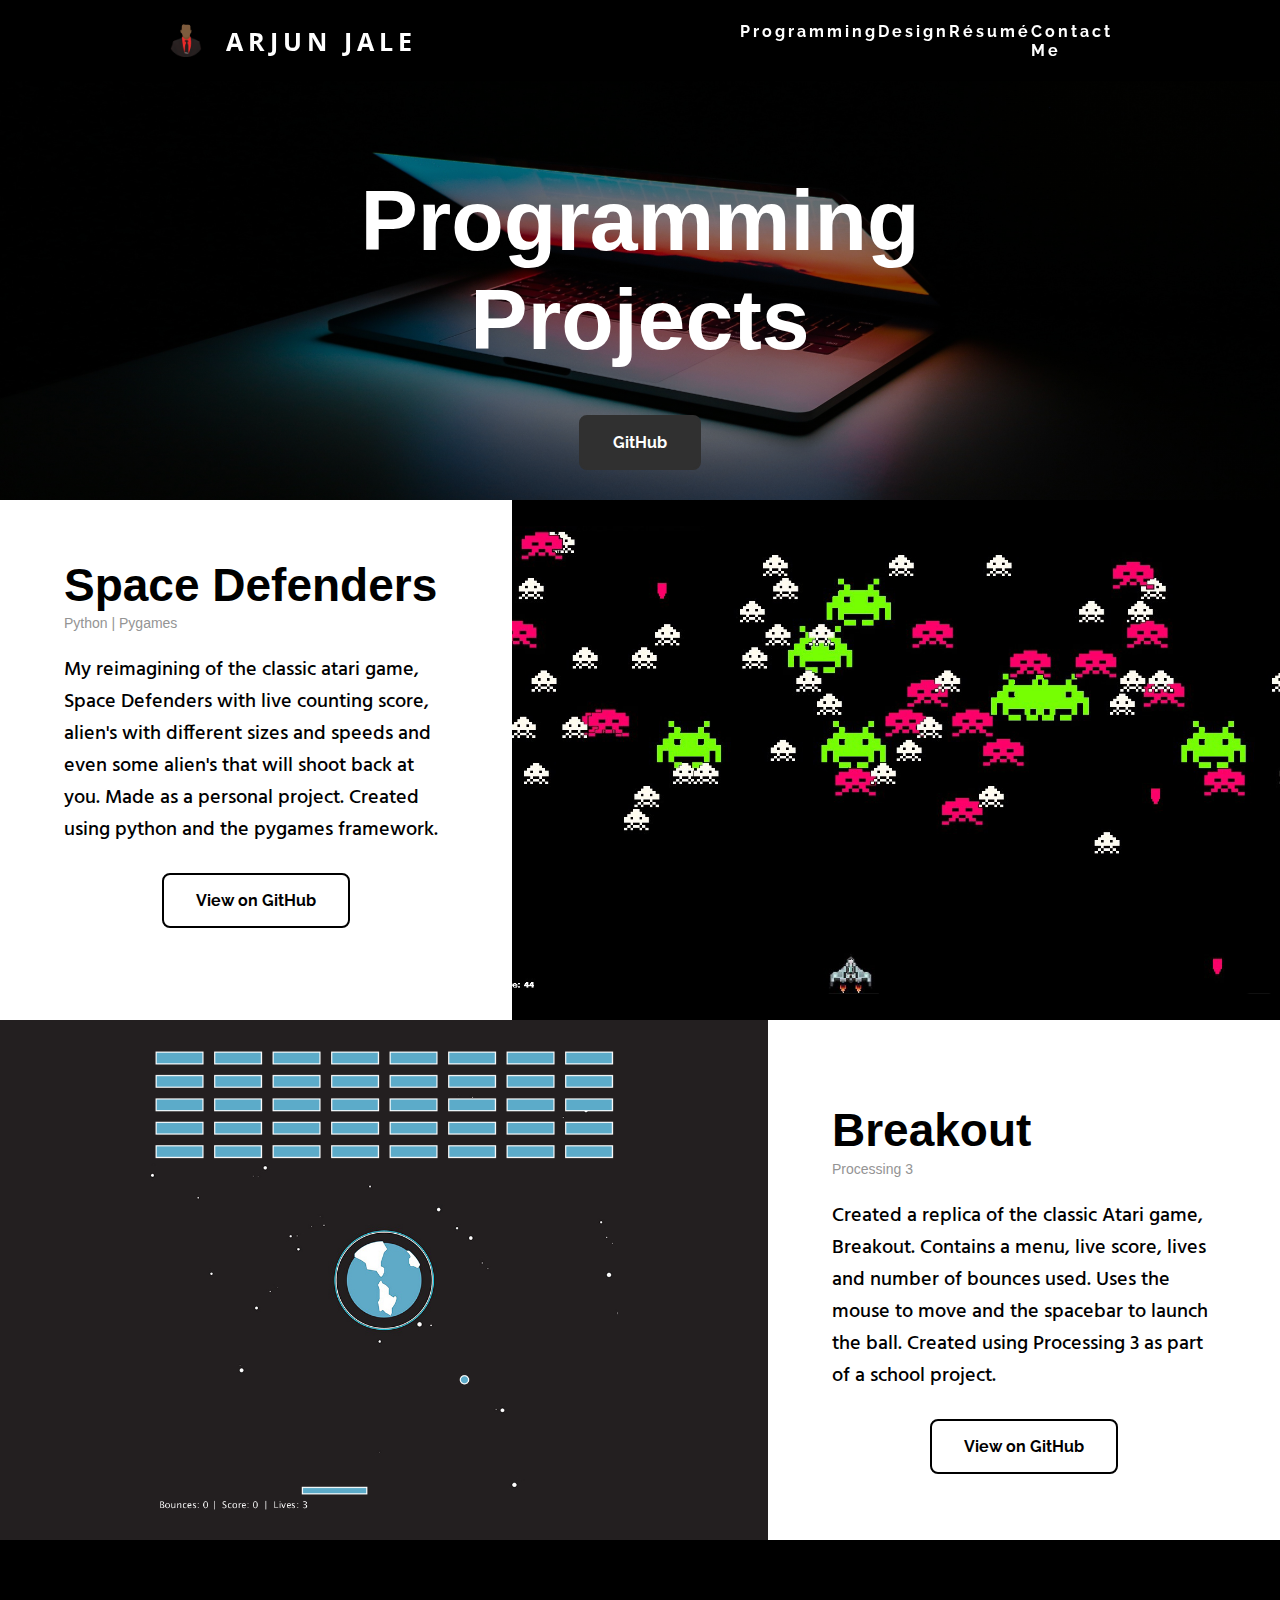
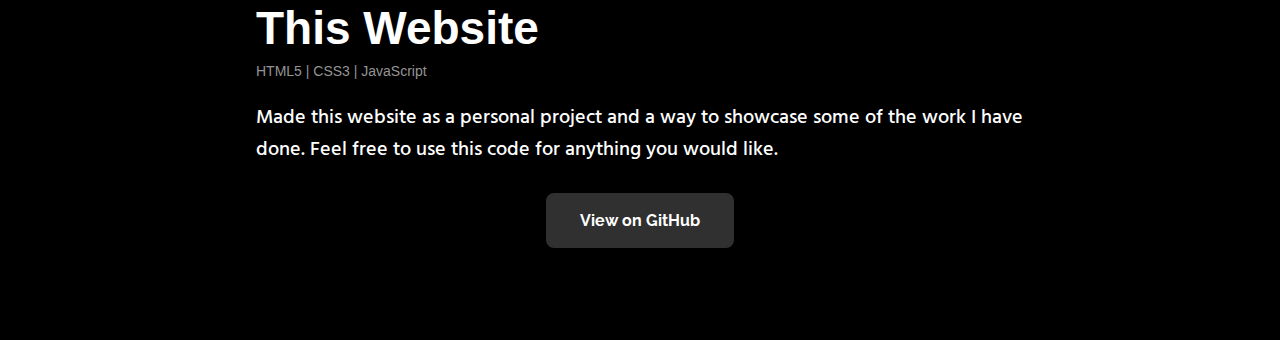
==== programming/index.html @ 89251665 "changes" ====
<!DOCTYPE html>
<html lang="en">

<head>
    <meta charset="UTF-8">
    <meta name="viewport" content="width=device-width, initial-scale=1.0">
    <link rel="icon" href="/profile_pic.png">
    <meta http-equiv="X-UA-Compatible" content="ie=edge">
    <link rel="stylesheet" href="/styles/programming.css">
    <link
        href="https://fonts.googleapis.com/css?family=Hind|Montserrat|Open+Sans:400,800|PT+Sans|Permanent+Marker|Raleway|Roboto|Roboto+Condensed&display=swap"
        rel="stylesheet">
    <title>Arjun Jale</title>
</head>

<body>
    <nav>
        <div class="logo" style="background-color: rgba(0, 0, 0, 0);">
            <p style="float: left; "><img src="/profile_pic.png" alt="Profile Pic" height="40px" width="40px"></p>
            <a href="\" class="mainNav" style="background-color: rgba(0, 0, 0, 0);">
                <h4> Arjun Jale</h4>
            </a>
        </div>
        <ul class="nav-links">
            <li><a href="/programming" class="linkNav">Programming</a></li>
            <li><a href="/design" class="linkNav">Design</a></li>
            <li><a href="#" class="linkNav">Résumé</a></li>
            <li><a href="#" class="linkNav">Contact Me</a></li>
        </ul>
        <div class="burger">
            <div class="line1"></div>
            <div class="line2"></div>
            <div class="line3"></div>
        </div>
    </nav>

    <script src="app.js"></script>

    <section class="topBanner">
        <div class="banner">
            <div class="titletop"
                style="font-family: 'PT+Sans', sans-serif; font-weight:bold; text-align: center; background-color: rgba(0, 0, 0, 0)">
                Programming Projects
            </div>

            <div style="text-align:center; background-color: rgba(0, 0, 0, 0)">
                <a href="#" class="buttonFilled">GitHub</a>
            </div>
        </div>
    </section>
    <div class="wraper">
        <div class="spacedefenders">
            <div class="sp_one">
                <div class="sectiontitle" style="font-size: 46px;">
                    Space Defenders
                </div>
                <div class="sectionsub">
                    Python | Pygames
                </div>
                <div class="sectiontext">
                    My reimagining of the classic atari game, Space Defenders with live counting score, alien's with
                    different sizes and speeds and even some alien's that will shoot back at you. Made as a personal
                    project. Created using python and the pygames framework.
                </div>
                <div style="text-align:center; background-color: rgba(0, 0, 0, 0); padding-top: 6%;">
                    <a href="#" class="buttonFilledWhite">View on GitHub</a>
                </div>
            </div>

            <div class="sp_two">
                <img class="front" src="/programming/spacedefenders.jpg" alt="Profile Pic">
            </div>
        </div>

        <div class="breakout">

            <div class="br_two">
                <img class="front" src="/programming/atarigame.png" alt="Profile Pic">
            </div>

            <div class="br_one">
                <div class="sectiontitle" style="font-size: 46px;">
                    Breakout
                </div>
                <div class="sectionsub">
                    Processing 3
                </div>
                <div class="sectiontext">
                    Created a replica of the classic Atari game, Breakout. Contains a menu, live score, lives and number
                    of bounces used. Uses the mouse to move and the spacebar to launch the ball. Created using
                    Processing 3 as part of a school project.
                </div>
                <div style="text-align:center; background-color: rgba(0, 0, 0, 0); padding-top: 6%;">
                    <a href="#" class="buttonFilledWhite">View on GitHub</a>
                </div>
            </div>
        </div>

        <div class="website" style="background: black;">
            <div class="web_one">
                <div class="sectiontitle" style="font-size: 46px; background: black; color:white; padding-top: 8%;">
                    This Website
                </div>
                <div class="sectionsub" style="background: black; padding-bottom: 3%;">
                    HTML5 | CSS3 | JavaScript
                </div>
                <div class="sectiontext" style="background: black; color:white;">
                    Made this website as a personal project and a way to showcase some of the work I have done. Feel
                    free to use this code for anything you would like.
                </div>
                <div style="text-align:center; background-color: black; padding-top: 3%;">
                    <a href="#" class="buttonFilled">View on GitHub</a>
                </div>
            </div>
        </div>

    </div>

</body>

</html>
---- styles/programming.css ----
:root {
    --background: rgba(0, 0, 0, .85);
    --font_color: rgb(255, 255, 255);
    --secondary: #f55142;
    --primary: #3498db;
}

* {
    margin: 0px;
    padding: 0px;
    box-sizing: border-box;
    color: var(--font_color);
}

nav {
    display: flex;
    justify-content: space-around;
    align-items: center;
    min-height: 9vh;
    background-color: var(--background);
    font-family: 'Open Sans', sans-serif;
    position: fixed;
    z-index: 999;
    width: 100%;
}

.titletop {
    font-size: 86px;
}

.logo {
    align-items: center;
    display: flex;
    justify-content: space-around;
    color: var(--font_color);
    text-transform: uppercase;
    letter-spacing: 5px;
    font-size: 25px;
    width: 270px;
}

.nav-links {
    display: flex;
    justify-content: space-around;
    width: 30%;
    font-family: 'Raleway', sans-serif;
    font-weight: bold;
}

.nav-links li {
    list-style: none;
}

.nav-links a {
    color: var(--font_color);
    text-decoration: none;
    letter-spacing: 3px;
    font-weight: regular;
    font-size: 16px;
}

.burger {
    display: none;
    cursor: pointer;
}

.burger div {
    width: 25px;
    height: 3px;
    background-color: var(--font_color);
    margin: 5px;
    transition: all 0.3s ease;
}

@media screen and (max-width: 1224px) {
    .nav-links {
        display: flex;
        justify-content: space-around;
        width: 50%;
    }
}

@media screen and (max-width: 768px) {
    body {
        overflow-x: hidden;
    }

    .nav-links {
        position: absolute;
        right: 0px;
        height: 92vh;
        top: 9vh;
        background: rgba(0, 0, 0, 1);
        display: flex;
        flex-direction: column;
        align-items: center;
        width: 100%;
        transform: translateX(100%);
        transition: transform 0.5s ease-in;
    }

    .nav-links li {
        opacity: 0;
    }

    .burger {
        display: block;
    }

    .titletop {
        font-size: 56px;
    }

    .sectiontitle {
        font-size: 25px;
    }

}

.nav-active {
    transform: translateX(0%);
}

@keyframes navLinkFade {
    from {
        opacity: 0;
        transform: translateX(50px);
    }

    to {
        opacity: 1;
        transform: translateX(0px);
    }
}


.toggle .line1 {
    transform: rotate(-45deg) translate(-5px, 6px);
}

.toggle .line2 {
    opacity: 0;
}

.toggle .line3 {
    transform: rotate(45deg) translate(-5px, -6px);
}

.mainNav {
    background: rgba(0, 0, 0, 0.0);
}

a.mainNav:link,
a.mainNav:visited {
    /* Applies to unvisited links of class mainNav */
    text-decoration: none;
    font-weight: bold;
    color: var(--font_color);
}

a.mainNav:hover {
    text-decoration: none;
    font-weight: bold;
    color: #f55142;
}

a.mainNav:active {
    text-decoration: none;
    font-weight: bold;
    color: #f55142;
}

a.linkNav:hover {
    text-decoration: none;
    font-weight: bold;
    color: var(--primary);
}

a.linkNav:active {
    text-decoration: none;
    font-weight: bold;
    color: #f55142;
}

.content {
    background-color: var(--background);
    font-family: 'Hind', sans-serif;
    font-size: 18px;
    margin-left: 12%;
    margin-right: 12%;
    text-align: justify;
}

.front {
    display: block;
    margin-left: auto;
    margin-right: auto;
    max-width:
        100%;
    max-height: 100%;
}

.topBanner {
    padding-top: 12vh;
    width: 100%;
    height: 500px;
    margin: auto;
    padding-top: 9vh;
    background: linear-gradient(rgba(0, 0, 0, 0.4), rgba(0, 0, 0, 0.4)), url('/programming/home.jpg');
    background-position: center;
    background-size: cover;
}

.banner {
    width: 100%;
    background: rgba(0, 0, 0, 0.0);
    color: white;
    padding-top: 90px;
    padding-left: 15%;
    padding-right: 15%;
    font-size: 86px;
}

.buttonFilled {
    background-color: rgb(48, 48, 48);
    /* clear */
    font-family: 'Raleway', sans-serif;
    font-weight: bold;
    border: 2px solid rgb(48, 48, 48);
    border-radius: 8px;
    color: var(--font_color);
    padding: 16px 32px;
    text-align: center;
    text-decoration: none;
    display: inline-block;
    font-size: 16px;
    margin: 4px 2px;
    -webkit-transition-duration: 0.4s;
    /* Safari */
    transition-duration: 0.4s;
    cursor: pointer;
}

.buttonFilled:hover {
    background-color: rgb(48, 48, 48);
    color: var(--font_color);
    border: 2px solid var(--font_color);
    box-shadow: 0 12px 16px 0 rgba(255, 255, 255, 0.24), 0 17px 50px 0 rgba(255, 255, 255, 0.19);
}

.spacedefenders {
    width: 100%;
    height: 520px;
    margin: auto;
    padding-top: 0;
    background: white
}

.sp_one {
    width: 40%;
    height: 520px;
    background: white;
    float: left;
    padding-left: 5%;
    padding-right: 5%;
    padding-bottom: 5%;
}

.sp_two {
    height: 520px;
    margin-left: 40%;
    background: black;
    padding-top: 2%;
    padding-right: 0%;
    padding-bottom: 2%;
}

.sp_two img {
    object-fit: cover;
    max-width: 100%;
    height: 100%;
    position: center;
}

.about {
    width: 80%;
    height: 200px;
    margin: auto;
    padding-top: 9vh;
}

.sectiontitle {
    font-family: 'Roboto+Condensed', sans-serif;
    font-weight: 700;
    text-align: left;
    padding-bottom: 1%;
    padding-top: 15%;
    background-color: white;
    color: black;
}

.sectionsub {
    font-family: 'PT+Sans', sans-serif;
    font-size: 14px;
    text-align: left;
    color: rgb(148, 148, 148);
    padding-bottom: 6%;
    background-color: white;
}

.sectiontext {
    font-family: 'Hind', sans-serif;
    font-size: 20px;
    font-weight: 500;
    text-align: left;
    background-color: white;
    color: black;
}

.buttonFilledWhite {
    background-color: rgba(0, 0, 0, 0.0);
    /* clear */
    font-family: 'Raleway', sans-serif;
    font-weight: bold;
    border: 2px solid black;
    border-radius: 8px;
    color: black;
    padding: 16px 32px;
    text-align: center;
    text-decoration: none;
    display: inline-block;
    font-size: 16px;
    margin: 4px 2px;
    -webkit-transition-duration: 0.4s;
    /* Safari */
    transition-duration: 0.4s;
    cursor: pointer;
}

.buttonFilledWhite:hover {
    background-color: black;
    color: white;
    border: 2px solid black;
    box-shadow: 0 12px 16px 0 rgba(0, 0, 0, 0.24), 0 17px 50px 0 rgba(0, 0, 0, 0.19);
}

.br_one {
    margin-left: 60%;
    height: 520px;
    background: white;
    padding-top: 2%;
    padding-bottom: 4%;
    padding-left: 5%;
    padding-right: 5%;
}

.br_two {
    width: 60%;
    height: 520px;
    float: left;
    padding-left: 5%;
    padding-right: 5%;
    padding-bottom: 2%;
    padding-top: 2%;
    background: #231f20;

}

.breakout {
    width: 100%;
    height: 520px;
    margin: auto;
    padding-top: 0;
    background: black
}

.website {
    width: 100%;
    height: 400px;
    margin: auto;
    padding-top: 0;
    background: black
}

.web_one {
    margin-left: 20%;
    margin-right: 20%;
    height: 400px;
    background: black;
    padding-bottom: 8%;
}


.wrapper {
    float: left;
    width: 200px;
}
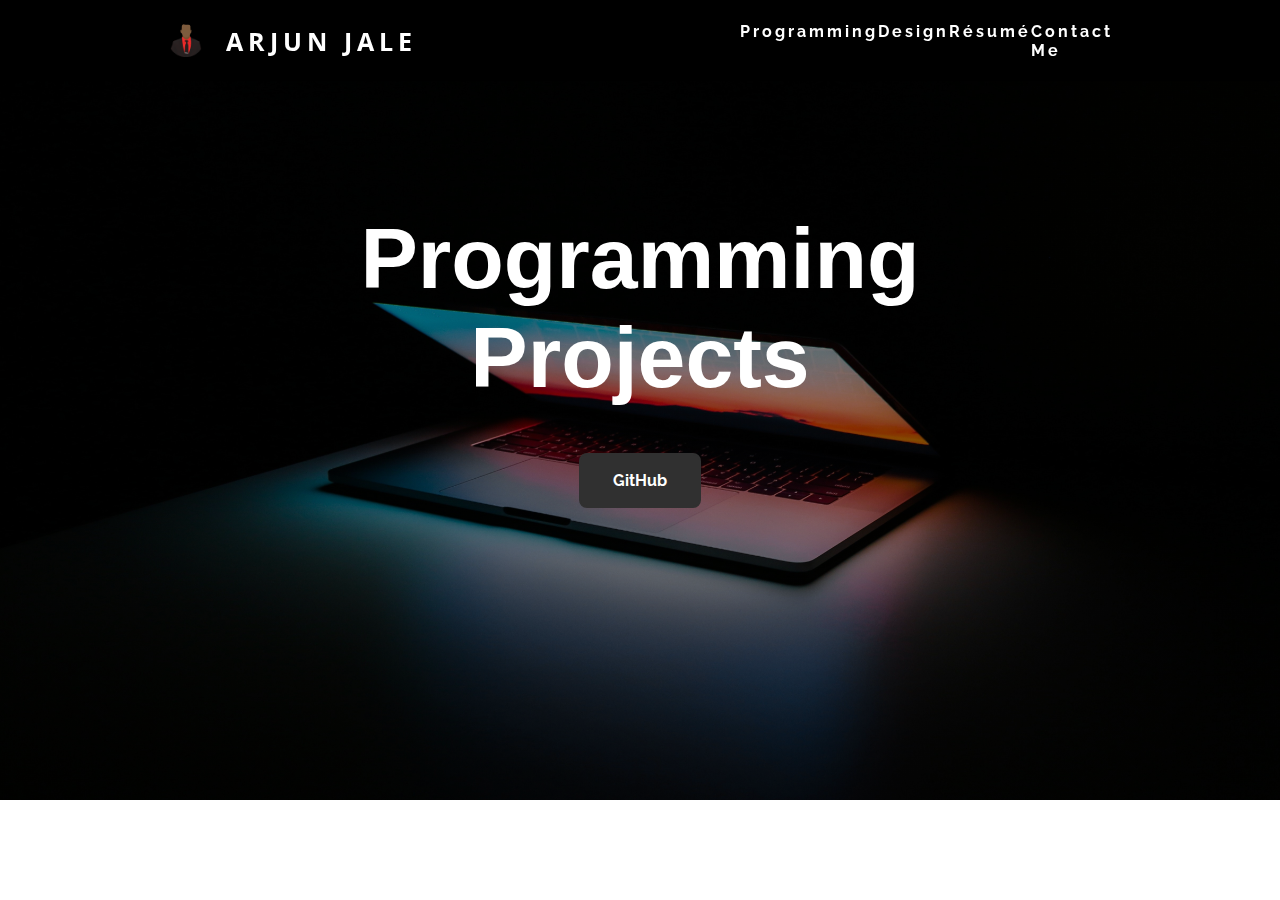
==== commit 621cd31e: "changes" ====
--- a/programming/index.html
+++ b/programming/index.html
@@ -1,121 +1,61 @@
 <!DOCTYPE html>
 <html lang="en">
+  <head>
+    <meta charset="UTF-8" />
+    <meta name="viewport" content="width=device-width, initial-scale=1.0" />
+    <link rel="icon" href="/profile_pic.png" />
+    <meta http-equiv="X-UA-Compatible" content="ie=edge" />
+    <link rel="stylesheet" href="/styles/programming.css" />
+    <link
+      href="https://fonts.googleapis.com/css?family=Hind|Montserrat|Open+Sans:400,800|PT+Sans|Permanent+Marker|Raleway|Roboto|Roboto+Condensed&display=swap"
+      rel="stylesheet"
+    />
+    <title>Arjun Jale</title>
+  </head>
 
-<head>
-    <meta charset="UTF-8">
-    <meta name="viewport" content="width=device-width, initial-scale=1.0">
-    <link rel="icon" href="/profile_pic.png">
-    <meta http-equiv="X-UA-Compatible" content="ie=edge">
-    <link rel="stylesheet" href="/styles/programming.css">
-    <link
-        href="https://fonts.googleapis.com/css?family=Hind|Montserrat|Open+Sans:400,800|PT+Sans|Permanent+Marker|Raleway|Roboto|Roboto+Condensed&display=swap"
-        rel="stylesheet">
-    <title>Arjun Jale</title>
-</head>
-
-<body>
+  <body>
     <nav>
-        <div class="logo" style="background-color: rgba(0, 0, 0, 0);">
-            <p style="float: left; "><img src="/profile_pic.png" alt="Profile Pic" height="40px" width="40px"></p>
-            <a href="\" class="mainNav" style="background-color: rgba(0, 0, 0, 0);">
-                <h4> Arjun Jale</h4>
-            </a>
-        </div>
-        <ul class="nav-links">
-            <li><a href="/programming" class="linkNav">Programming</a></li>
-            <li><a href="/design" class="linkNav">Design</a></li>
-            <li><a href="#" class="linkNav">Résumé</a></li>
-            <li><a href="#" class="linkNav">Contact Me</a></li>
-        </ul>
-        <div class="burger">
-            <div class="line1"></div>
-            <div class="line2"></div>
-            <div class="line3"></div>
-        </div>
+      <div class="logo" style="background-color: rgba(0, 0, 0, 0);">
+        <p style="float: left; ">
+          <img
+            src="/profile_pic.png"
+            alt="Profile Pic"
+            height="40px"
+            width="40px"
+          />
+        </p>
+        <a href="\" class="mainNav" style="background-color: rgba(0, 0, 0, 0);">
+          <h4>Arjun Jale</h4>
+        </a>
+      </div>
+      <ul class="nav-links">
+        <li><a href="/programming" class="linkNav">Programming</a></li>
+        <li><a href="/design" class="linkNav">Design</a></li>
+        <li><a href="#" class="linkNav">Résumé</a></li>
+        <li><a href="#" class="linkNav">Contact Me</a></li>
+      </ul>
+      <div class="burger">
+        <div class="line1"></div>
+        <div class="line2"></div>
+        <div class="line3"></div>
+      </div>
     </nav>
 
     <script src="app.js"></script>
 
     <section class="topBanner">
-        <div class="banner">
-            <div class="titletop"
-                style="font-family: 'PT+Sans', sans-serif; font-weight:bold; text-align: center; background-color: rgba(0, 0, 0, 0)">
-                Programming Projects
-            </div>
-
-            <div style="text-align:center; background-color: rgba(0, 0, 0, 0)">
-                <a href="#" class="buttonFilled">GitHub</a>
-            </div>
-        </div>
-    </section>
-    <div class="wraper">
-        <div class="spacedefenders">
-            <div class="sp_one">
-                <div class="sectiontitle" style="font-size: 46px;">
-                    Space Defenders
-                </div>
-                <div class="sectionsub">
-                    Python | Pygames
-                </div>
-                <div class="sectiontext">
-                    My reimagining of the classic atari game, Space Defenders with live counting score, alien's with
-                    different sizes and speeds and even some alien's that will shoot back at you. Made as a personal
-                    project. Created using python and the pygames framework.
-                </div>
-                <div style="text-align:center; background-color: rgba(0, 0, 0, 0); padding-top: 6%;">
-                    <a href="#" class="buttonFilledWhite">View on GitHub</a>
-                </div>
-            </div>
-
-            <div class="sp_two">
-                <img class="front" src="/programming/spacedefenders.jpg" alt="Profile Pic">
-            </div>
+      <div class="banner">
+        <div
+          class="titletop"
+          style="font-family: 'PT+Sans', sans-serif; font-weight:bold; text-align: center; background-color: rgba(0, 0, 0, 0)"
+        >
+          Programming Projects
         </div>
 
-        <div class="breakout">
-
-            <div class="br_two">
-                <img class="front" src="/programming/atarigame.png" alt="Profile Pic">
-            </div>
-
-            <div class="br_one">
-                <div class="sectiontitle" style="font-size: 46px;">
-                    Breakout
-                </div>
-                <div class="sectionsub">
-                    Processing 3
-                </div>
-                <div class="sectiontext">
-                    Created a replica of the classic Atari game, Breakout. Contains a menu, live score, lives and number
-                    of bounces used. Uses the mouse to move and the spacebar to launch the ball. Created using
-                    Processing 3 as part of a school project.
-                </div>
-                <div style="text-align:center; background-color: rgba(0, 0, 0, 0); padding-top: 6%;">
-                    <a href="#" class="buttonFilledWhite">View on GitHub</a>
-                </div>
-            </div>
+        <div style="text-align:center; background-color: rgba(0, 0, 0, 0)">
+          <a href="#" class="buttonFilled">GitHub</a>
         </div>
-
-        <div class="website" style="background: black;">
-            <div class="web_one">
-                <div class="sectiontitle" style="font-size: 46px; background: black; color:white; padding-top: 8%;">
-                    This Website
-                </div>
-                <div class="sectionsub" style="background: black; padding-bottom: 3%;">
-                    HTML5 | CSS3 | JavaScript
-                </div>
-                <div class="sectiontext" style="background: black; color:white;">
-                    Made this website as a personal project and a way to showcase some of the work I have done. Feel
-                    free to use this code for anything you would like.
-                </div>
-                <div style="text-align:center; background-color: black; padding-top: 3%;">
-                    <a href="#" class="buttonFilled">View on GitHub</a>
-                </div>
-            </div>
-        </div>
-
-    </div>
-
-</body>
-
-</html>+      </div>
+    </section>
+  </body>
+</html>
--- a/styles/programming.css
+++ b/styles/programming.css
@@ -1,397 +1,276 @@
 :root {
-    --background: rgba(0, 0, 0, .85);
-    --font_color: rgb(255, 255, 255);
-    --secondary: #f55142;
-    --primary: #3498db;
+  --background: rgba(0, 0, 0, 0.85);
+  --font_color: rgb(255, 255, 255);
+  --secondary: #f55142;
+  --primary: #3498db;
 }
 
 * {
-    margin: 0px;
-    padding: 0px;
-    box-sizing: border-box;
-    color: var(--font_color);
+  margin: 0px;
+  padding: 0px;
+  box-sizing: border-box;
+  color: var(--font_color);
 }
 
 nav {
+  display: flex;
+  justify-content: space-around;
+  align-items: center;
+  min-height: 9vh;
+  background-color: var(--background);
+  font-family: "Open Sans", sans-serif;
+  position: fixed;
+  z-index: 999;
+  width: 100%;
+}
+
+.titletop {
+  font-size: 86px;
+}
+
+.logo {
+  align-items: center;
+  display: flex;
+  justify-content: space-around;
+  color: var(--font_color);
+  text-transform: uppercase;
+  letter-spacing: 5px;
+  font-size: 25px;
+  width: 270px;
+}
+
+.nav-links {
+  display: flex;
+  justify-content: space-around;
+  width: 30%;
+  font-family: "Raleway", sans-serif;
+  font-weight: bold;
+}
+
+.nav-links li {
+  list-style: none;
+}
+
+.nav-links a {
+  color: var(--font_color);
+  text-decoration: none;
+  letter-spacing: 3px;
+  font-weight: regular;
+  font-size: 16px;
+}
+
+.burger {
+  display: none;
+  cursor: pointer;
+}
+
+.burger div {
+  width: 25px;
+  height: 3px;
+  background-color: var(--font_color);
+  margin: 5px;
+  transition: all 0.3s ease;
+}
+
+@media screen and (max-width: 1224px) {
+  .nav-links {
     display: flex;
     justify-content: space-around;
+    width: 50%;
+  }
+}
+
+@media screen and (max-width: 768px) {
+  body {
+    overflow-x: hidden;
+  }
+
+  .nav-links {
+    position: absolute;
+    right: 0px;
+    height: 92vh;
+    top: 9vh;
+    background: rgba(0, 0, 0, 1);
+    display: flex;
+    flex-direction: column;
     align-items: center;
-    min-height: 9vh;
-    background-color: var(--background);
-    font-family: 'Open Sans', sans-serif;
-    position: fixed;
-    z-index: 999;
     width: 100%;
-}
-
-.titletop {
-    font-size: 86px;
-}
-
-.logo {
-    align-items: center;
-    display: flex;
-    justify-content: space-around;
-    color: var(--font_color);
-    text-transform: uppercase;
-    letter-spacing: 5px;
+    transform: translateX(100%);
+    transition: transform 0.5s ease-in;
+  }
+
+  .nav-links li {
+    opacity: 0;
+  }
+
+  .burger {
+    display: block;
+  }
+
+  .titletop {
+    font-size: 56px;
+  }
+
+  .sectiontitle {
     font-size: 25px;
-    width: 270px;
-}
-
-.nav-links {
-    display: flex;
-    justify-content: space-around;
-    width: 30%;
-    font-family: 'Raleway', sans-serif;
-    font-weight: bold;
-}
-
-.nav-links li {
-    list-style: none;
-}
-
-.nav-links a {
-    color: var(--font_color);
-    text-decoration: none;
-    letter-spacing: 3px;
-    font-weight: regular;
-    font-size: 16px;
-}
-
-.burger {
-    display: none;
-    cursor: pointer;
-}
-
-.burger div {
-    width: 25px;
-    height: 3px;
-    background-color: var(--font_color);
-    margin: 5px;
-    transition: all 0.3s ease;
-}
-
-@media screen and (max-width: 1224px) {
-    .nav-links {
-        display: flex;
-        justify-content: space-around;
-        width: 50%;
-    }
-}
-
-@media screen and (max-width: 768px) {
-    body {
-        overflow-x: hidden;
-    }
-
-    .nav-links {
-        position: absolute;
-        right: 0px;
-        height: 92vh;
-        top: 9vh;
-        background: rgba(0, 0, 0, 1);
-        display: flex;
-        flex-direction: column;
-        align-items: center;
-        width: 100%;
-        transform: translateX(100%);
-        transition: transform 0.5s ease-in;
-    }
-
-    .nav-links li {
-        opacity: 0;
-    }
-
-    .burger {
-        display: block;
-    }
-
-    .titletop {
-        font-size: 56px;
-    }
-
-    .sectiontitle {
-        font-size: 25px;
-    }
-
+  }
 }
 
 .nav-active {
-    transform: translateX(0%);
+  transform: translateX(0%);
 }
 
 @keyframes navLinkFade {
-    from {
-        opacity: 0;
-        transform: translateX(50px);
-    }
-
-    to {
-        opacity: 1;
-        transform: translateX(0px);
-    }
-}
-
+  from {
+    opacity: 0;
+    transform: translateX(50px);
+  }
+
+  to {
+    opacity: 1;
+    transform: translateX(0px);
+  }
+}
 
 .toggle .line1 {
-    transform: rotate(-45deg) translate(-5px, 6px);
+  transform: rotate(-45deg) translate(-5px, 6px);
 }
 
 .toggle .line2 {
-    opacity: 0;
+  opacity: 0;
 }
 
 .toggle .line3 {
-    transform: rotate(45deg) translate(-5px, -6px);
+  transform: rotate(45deg) translate(-5px, -6px);
 }
 
 .mainNav {
-    background: rgba(0, 0, 0, 0.0);
+  background: rgba(0, 0, 0, 0);
 }
 
 a.mainNav:link,
 a.mainNav:visited {
-    /* Applies to unvisited links of class mainNav */
-    text-decoration: none;
-    font-weight: bold;
-    color: var(--font_color);
+  /* Applies to unvisited links of class mainNav */
+  text-decoration: none;
+  font-weight: bold;
+  color: var(--font_color);
 }
 
 a.mainNav:hover {
-    text-decoration: none;
-    font-weight: bold;
-    color: #f55142;
+  text-decoration: none;
+  font-weight: bold;
+  color: #f55142;
 }
 
 a.mainNav:active {
-    text-decoration: none;
-    font-weight: bold;
-    color: #f55142;
+  text-decoration: none;
+  font-weight: bold;
+  color: #f55142;
 }
 
 a.linkNav:hover {
-    text-decoration: none;
-    font-weight: bold;
-    color: var(--primary);
+  text-decoration: none;
+  font-weight: bold;
+  color: var(--primary);
 }
 
 a.linkNav:active {
-    text-decoration: none;
-    font-weight: bold;
-    color: #f55142;
+  text-decoration: none;
+  font-weight: bold;
+  color: #f55142;
 }
 
 .content {
-    background-color: var(--background);
-    font-family: 'Hind', sans-serif;
-    font-size: 18px;
-    margin-left: 12%;
-    margin-right: 12%;
-    text-align: justify;
+  background-color: var(--background);
+  font-family: "Hind", sans-serif;
+  font-size: 18px;
+  margin-left: 12%;
+  margin-right: 12%;
+  text-align: justify;
 }
 
 .front {
-    display: block;
-    margin-left: auto;
-    margin-right: auto;
-    max-width:
-        100%;
-    max-height: 100%;
+  display: block;
+  margin-left: auto;
+  margin-right: auto;
+  max-width: 100%;
+  max-height: 100%;
 }
 
 .topBanner {
-    padding-top: 12vh;
-    width: 100%;
-    height: 500px;
-    margin: auto;
-    padding-top: 9vh;
-    background: linear-gradient(rgba(0, 0, 0, 0.4), rgba(0, 0, 0, 0.4)), url('/programming/home.jpg');
-    background-position: center;
-    background-size: cover;
+  padding-top: 12vh;
+  width: 100%;
+  height: 800px;
+  margin: auto;
+  padding-top: 9vh;
+  background: linear-gradient(rgba(0, 0, 0, 0.4), rgba(0, 0, 0, 0.4)),
+    url("/programming/home.jpg");
+  background-position: center;
+  background-size: cover;
 }
 
 .banner {
-    width: 100%;
-    background: rgba(0, 0, 0, 0.0);
-    color: white;
-    padding-top: 90px;
-    padding-left: 15%;
-    padding-right: 15%;
-    font-size: 86px;
+  width: 100%;
+  background: rgba(0, 0, 0, 0);
+  color: white;
+  padding-top: 10%;
+  padding-left: 15%;
+  padding-right: 15%;
+  font-size: 86px;
 }
 
 .buttonFilled {
-    background-color: rgb(48, 48, 48);
-    /* clear */
-    font-family: 'Raleway', sans-serif;
-    font-weight: bold;
-    border: 2px solid rgb(48, 48, 48);
-    border-radius: 8px;
-    color: var(--font_color);
-    padding: 16px 32px;
-    text-align: center;
-    text-decoration: none;
-    display: inline-block;
-    font-size: 16px;
-    margin: 4px 2px;
-    -webkit-transition-duration: 0.4s;
-    /* Safari */
-    transition-duration: 0.4s;
-    cursor: pointer;
+  background-color: rgb(48, 48, 48);
+  /* clear */
+  font-family: "Raleway", sans-serif;
+  font-weight: bold;
+  border: 2px solid rgb(48, 48, 48);
+  border-radius: 8px;
+  color: var(--font_color);
+  padding: 16px 32px;
+  text-align: center;
+  text-decoration: none;
+  display: inline-block;
+  font-size: 16px;
+  margin: 4px 2px;
+  -webkit-transition-duration: 0.4s;
+  /* Safari */
+  transition-duration: 0.4s;
+  cursor: pointer;
 }
 
 .buttonFilled:hover {
-    background-color: rgb(48, 48, 48);
-    color: var(--font_color);
-    border: 2px solid var(--font_color);
-    box-shadow: 0 12px 16px 0 rgba(255, 255, 255, 0.24), 0 17px 50px 0 rgba(255, 255, 255, 0.19);
-}
-
-.spacedefenders {
-    width: 100%;
-    height: 520px;
-    margin: auto;
-    padding-top: 0;
-    background: white
-}
-
-.sp_one {
-    width: 40%;
-    height: 520px;
-    background: white;
-    float: left;
-    padding-left: 5%;
-    padding-right: 5%;
-    padding-bottom: 5%;
-}
-
-.sp_two {
-    height: 520px;
-    margin-left: 40%;
-    background: black;
-    padding-top: 2%;
-    padding-right: 0%;
-    padding-bottom: 2%;
-}
-
-.sp_two img {
-    object-fit: cover;
-    max-width: 100%;
-    height: 100%;
-    position: center;
-}
-
-.about {
-    width: 80%;
-    height: 200px;
-    margin: auto;
-    padding-top: 9vh;
-}
-
-.sectiontitle {
-    font-family: 'Roboto+Condensed', sans-serif;
-    font-weight: 700;
-    text-align: left;
-    padding-bottom: 1%;
-    padding-top: 15%;
-    background-color: white;
-    color: black;
-}
-
-.sectionsub {
-    font-family: 'PT+Sans', sans-serif;
-    font-size: 14px;
-    text-align: left;
-    color: rgb(148, 148, 148);
-    padding-bottom: 6%;
-    background-color: white;
-}
-
-.sectiontext {
-    font-family: 'Hind', sans-serif;
-    font-size: 20px;
-    font-weight: 500;
-    text-align: left;
-    background-color: white;
-    color: black;
+  background-color: rgb(48, 48, 48);
+  color: var(--font_color);
+  border: 2px solid var(--font_color);
+  box-shadow: 0 12px 16px 0 rgba(255, 255, 255, 0.24),
+    0 17px 50px 0 rgba(255, 255, 255, 0.19);
 }
 
 .buttonFilledWhite {
-    background-color: rgba(0, 0, 0, 0.0);
-    /* clear */
-    font-family: 'Raleway', sans-serif;
-    font-weight: bold;
-    border: 2px solid black;
-    border-radius: 8px;
-    color: black;
-    padding: 16px 32px;
-    text-align: center;
-    text-decoration: none;
-    display: inline-block;
-    font-size: 16px;
-    margin: 4px 2px;
-    -webkit-transition-duration: 0.4s;
-    /* Safari */
-    transition-duration: 0.4s;
-    cursor: pointer;
+  background-color: rgba(0, 0, 0, 0);
+  /* clear */
+  font-family: "Raleway", sans-serif;
+  font-weight: bold;
+  border: 2px solid black;
+  border-radius: 8px;
+  color: black;
+  padding: 16px 32px;
+  text-align: center;
+  text-decoration: none;
+  display: inline-block;
+  font-size: 16px;
+  margin: 4px 2px;
+  -webkit-transition-duration: 0.4s;
+  /* Safari */
+  transition-duration: 0.4s;
+  cursor: pointer;
 }
 
 .buttonFilledWhite:hover {
-    background-color: black;
-    color: white;
-    border: 2px solid black;
-    box-shadow: 0 12px 16px 0 rgba(0, 0, 0, 0.24), 0 17px 50px 0 rgba(0, 0, 0, 0.19);
-}
-
-.br_one {
-    margin-left: 60%;
-    height: 520px;
-    background: white;
-    padding-top: 2%;
-    padding-bottom: 4%;
-    padding-left: 5%;
-    padding-right: 5%;
-}
-
-.br_two {
-    width: 60%;
-    height: 520px;
-    float: left;
-    padding-left: 5%;
-    padding-right: 5%;
-    padding-bottom: 2%;
-    padding-top: 2%;
-    background: #231f20;
-
-}
-
-.breakout {
-    width: 100%;
-    height: 520px;
-    margin: auto;
-    padding-top: 0;
-    background: black
-}
-
-.website {
-    width: 100%;
-    height: 400px;
-    margin: auto;
-    padding-top: 0;
-    background: black
-}
-
-.web_one {
-    margin-left: 20%;
-    margin-right: 20%;
-    height: 400px;
-    background: black;
-    padding-bottom: 8%;
-}
-
-
-.wrapper {
-    float: left;
-    width: 200px;
-}+  background-color: black;
+  color: white;
+  border: 2px solid black;
+  box-shadow: 0 12px 16px 0 rgba(0, 0, 0, 0.24),
+    0 17px 50px 0 rgba(0, 0, 0, 0.19);
+}
